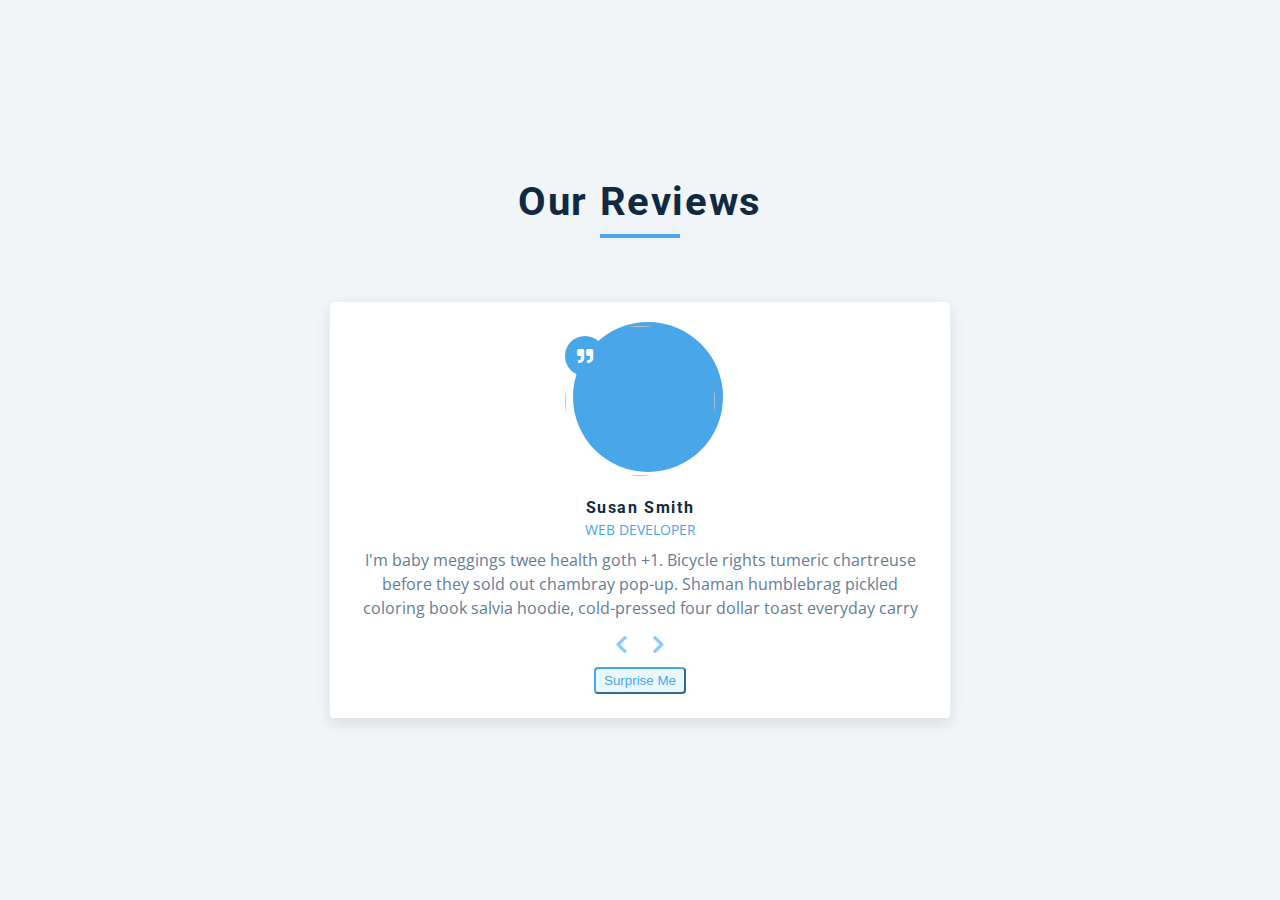
==== index.html @ 8060013b "upload w03.pdf" ====
<!DOCTYPE html>
<html lang="en">
  <head>
    <meta charset="UTF-8" />
    <meta name="viewport" content="width=device-width, initial-scale=1.0" />
    <title>Starter</title>
    <!-- font-awesome -->
    <link
      rel="stylesheet"
      href="https://cdnjs.cloudflare.com/ajax/libs/font-awesome/5.14.0/css/all.min.css"
    />

    <!-- styles -->
    <link rel="stylesheet" href="styles.css" />
  </head>
  <body>
    <main>
      <section class="container">
        <!-- title -->
        <div class="title">
          <h2>Our Reviews</h2>
          <div class="underline"></div>
        </div>

        <!-- review -->
        <article class="review">
          <div class="img-container">
            <img src="person-1.jpeg" id="person-img" alt="" />
          </div>
          <h4 id="author">sara jones</h4>
          <p id="job">ux designer</p>
          <p id="info">
            Lorem ipsum dolor sit amet consectetur adipisicing elit. Obcaecati,
            possimus excepturi. Illo voluptate amet distinctio cum, tempore iure
            magni nam aliquam.
          </p>
          <!-- prev next button -->
          <div class="button-container">
            <button class="prev-btn">
              <i class="fas fa-chevron-left"></i>
            </button>
            <button class="next-btn">
              <i class="fas fa-chevron-right"></i>
            </button>
          </div>
          <!-- random button -->
          <button class="random-btn">Surprise me</button>
        </article>
      </section>
    </main>
    <!-- javascript -->
    <script src="./app_90.js"></script>
  </body>
</html>
---- styles.css ----
/*
=============== 
Fonts
===============
*/
@import url("https://fonts.googleapis.com/css?family=Open+Sans|Roboto:400,700&display=swap");

/*
=============== 
Variables
===============
*/

:root {
  /* dark shades of primary color*/
  --clr-primary-1: hsl(205, 86%, 17%);
  --clr-primary-2: hsl(205, 77%, 27%);
  --clr-primary-3: hsl(205, 72%, 37%);
  --clr-primary-4: hsl(205, 63%, 48%);
  /* primary/main color */
  --clr-primary-5: hsl(205, 78%, 60%);
  /* lighter shades of primary color */
  --clr-primary-6: hsl(205, 89%, 70%);
  --clr-primary-7: hsl(205, 90%, 76%);
  --clr-primary-8: hsl(205, 86%, 81%);
  --clr-primary-9: hsl(205, 90%, 88%);
  --clr-primary-10: hsl(205, 100%, 96%);
  /* darkest grey - used for headings */
  --clr-grey-1: hsl(209, 61%, 16%);
  --clr-grey-2: hsl(211, 39%, 23%);
  --clr-grey-3: hsl(209, 34%, 30%);
  --clr-grey-4: hsl(209, 28%, 39%);
  /* grey used for paragraphs */
  --clr-grey-5: hsl(210, 22%, 49%);
  --clr-grey-6: hsl(209, 23%, 60%);
  --clr-grey-7: hsl(211, 27%, 70%);
  --clr-grey-8: hsl(210, 31%, 80%);
  --clr-grey-9: hsl(212, 33%, 89%);
  --clr-grey-10: hsl(210, 36%, 96%);
  --clr-white: #fff;
  --clr-red-dark: hsl(360, 67%, 44%);
  --clr-red-light: hsl(360, 71%, 66%);
  --clr-green-dark: hsl(125, 67%, 44%);
  --clr-green-light: hsl(125, 71%, 66%);
  --clr-black: #222;
  --ff-primary: "Roboto", sans-serif;
  --ff-secondary: "Open Sans", sans-serif;
  --transition: all 0.3s linear;
  --spacing: 0.1rem;
  --radius: 0.25rem;
  --light-shadow: 0 5px 15px rgba(0, 0, 0, 0.1);
  --dark-shadow: 0 5px 15px rgba(0, 0, 0, 0.2);
  --max-width: 1170px;
  --fixed-width: 620px;
}
/*
=============== 
Global Styles
===============
*/

*,
::after,
::before {
  margin: 0;
  padding: 0;
  box-sizing: border-box;
}
body {
  font-family: var(--ff-secondary);
  background: var(--clr-grey-10);
  color: var(--clr-grey-1);
  line-height: 1.5;
  font-size: 0.875rem;
}
ul {
  list-style-type: none;
}
a {
  text-decoration: none;
}
h1,
h2,
h3,
h4 {
  letter-spacing: var(--spacing);
  text-transform: capitalize;
  line-height: 1.25;
  margin-bottom: 0.75rem;
  font-family: var(--ff-primary);
}
h1 {
  font-size: 3rem;
}
h2 {
  font-size: 2rem;
}
h3 {
  font-size: 1.25rem;
}
h4 {
  font-size: 0.875rem;
}
p {
  margin-bottom: 1.25rem;
  color: var(--clr-grey-5);
}
@media screen and (min-width: 800px) {
  h1 {
    font-size: 4rem;
  }
  h2 {
    font-size: 2.5rem;
  }
  h3 {
    font-size: 1.75rem;
  }
  h4 {
    font-size: 1rem;
  }
  body {
    font-size: 1rem;
  }
  h1,
  h2,
  h3,
  h4 {
    line-height: 1;
  }
}
/*  global classes */

/* section */
.section {
  padding: 5rem 0;
}

.section-center {
  width: 90vw;
  margin: 0 auto;
  max-width: 1170px;
}
@media screen and (min-width: 992px) {
  .section-center {
    width: 95vw;
  }
}
main {
  min-height: 100vh;
  display: grid;
  place-items: center;
}

/*
=============== 
Reviews
===============
*/
main {
  min-height: 100vh;
  display: grid;
  place-items: center;
}
.title {
  text-align: center;
  margin-bottom: 4rem;
}
.underline {
  height: 0.25rem;
  width: 5rem;
  background: var(--clr-primary-5);
  margin-left: auto;
  margin-right: auto;
}
.container {
  width: 80vw;
  max-width: var(--fixed-width);
}
.review {
  background: var(--clr-white);
  padding: 1.5rem 2rem;
  border-radius: var(--radius);
  box-shadow: var(--light-shadow);
  transition: var(--transition);
  text-align: center;
}
.review:hover {
  box-shadow: var(--dark-shadow);
}
.img-container {
  position: relative;
  width: 150px;
  height: 150px;
  border-radius: 50%;
  margin: 0 auto;
  margin-bottom: 1.5rem;
}
#person-img {
  width: 100%;
  display: block;
  height: 100%;
  object-fit: cover;
  border-radius: 50%;
  position: relative;
}
.img-container::after {
  font-family: "Font Awesome 5 Free";
  font-weight: 900;
  content: "\f10e";
  position: absolute;
  top: 0;
  left: 0;
  width: 2.5rem;
  height: 2.5rem;
  display: grid;
  place-items: center;
  border-radius: 50%;
  transform: translateY(25%);
  background: var(--clr-primary-5);
  color: var(--clr-white);
}
.img-container::before {
  content: "";
  width: 100%;
  height: 100%;
  background: var(--clr-primary-5);
  position: absolute;
  top: -0.25rem;
  right: -0.5rem;
  border-radius: 50%;
}
#author {
  margin-bottom: 0.25rem;
}
#job {
  margin-bottom: 0.5rem;
  text-transform: uppercase;
  color: var(--clr-primary-5);
  font-size: 0.85rem;
}
#info {
  margin-bottom: 0.75rem;
}
.prev-btn,
.next-btn {
  color: var(--clr-primary-7);
  font-size: 1.25rem;
  background: transparent;
  border-color: transparent;
  margin: 0 0.5rem;
  transition: var(--transition);
  cursor: pointer;
}
.prev-btn:hover,
.next-btn:hover {
  color: var(--clr-primary-5);
}
.random-btn {
  margin-top: 0.5rem;
  background: var(--clr-primary-10);
  color: var(--clr-primary-5);
  padding: 0.25rem 0.5rem;
  text-transform: capitalize;
  border-radius: var(--radius);
  transition: var(--transition);
  border-color: var(--clr-primary-5);
  cursor: pointer;
}
.random-btn:hover {
  background: var(--clr-primary-5);
  color: var(--clr-primary-1);
}
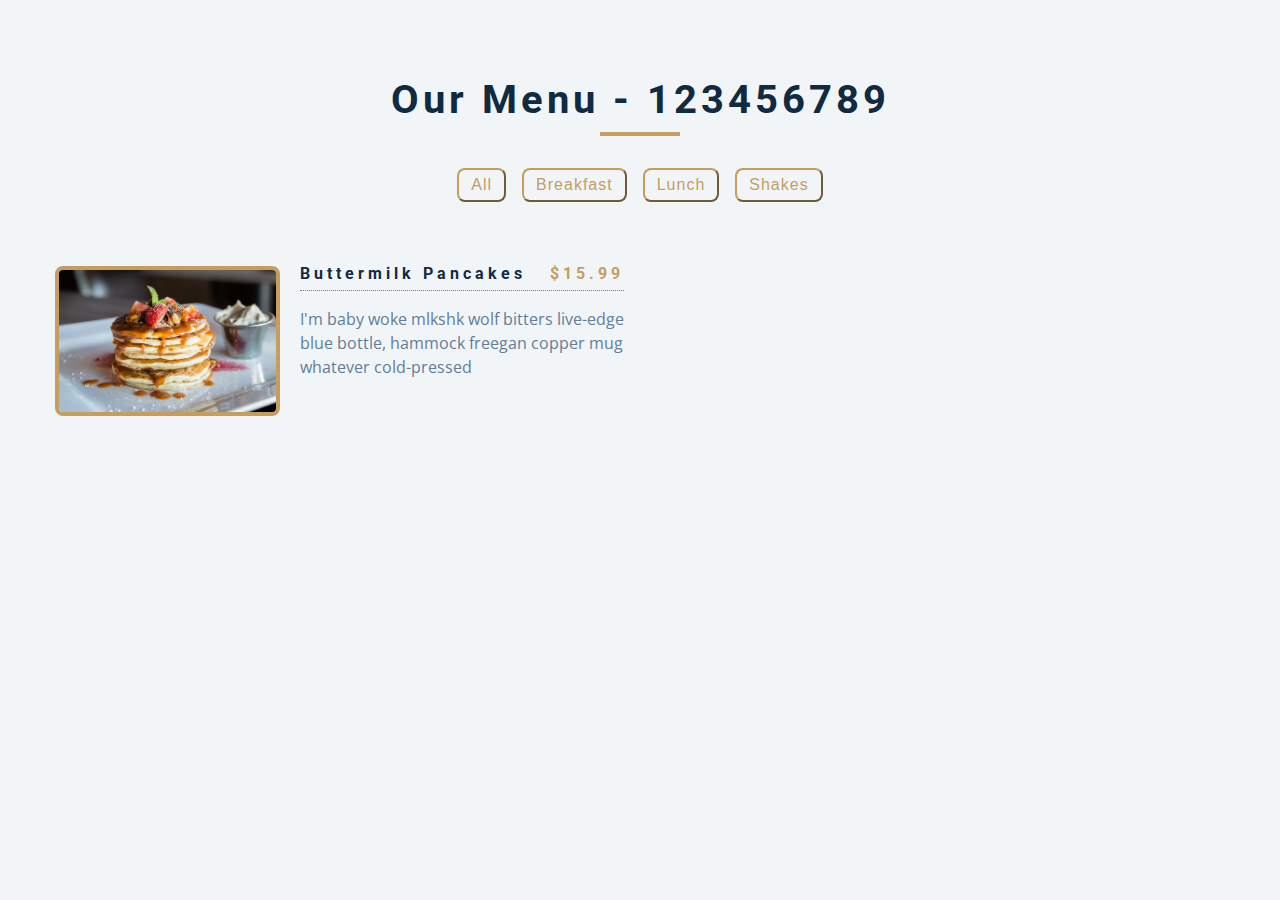
==== commit 86a4d3a0: "W04-P1: add 3 images of my meals to menu array" ====
--- a/index.html
+++ b/index.html
@@ -9,46 +9,49 @@
       rel="stylesheet"
       href="https://cdnjs.cloudflare.com/ajax/libs/font-awesome/5.14.0/css/all.min.css"
     />
-
     <!-- styles -->
-    <link rel="stylesheet" href="styles.css" />
+    <link rel="stylesheet" href="styles_xx.css" />
   </head>
   <body>
-    <main>
-      <section class="container">
-        <!-- title -->
-        <div class="title">
-          <h2>Our Reviews</h2>
-          <div class="underline"></div>
-        </div>
+    <section class="menu">
+      <!-- title -->
+      <div class="title">
+        <h2>our menu - 123456789</h2>
+        <div class="underline"></div>
+      </div>
 
-        <!-- review -->
-        <article class="review">
-          <div class="img-container">
-            <img src="person-1.jpeg" id="person-img" alt="" />
+      <!-- filter buttons -->
+      <div class="btn-container">
+        <button type="button" class="filter-btn" data-id="all">all</button>
+        <button type="button" class="filter-btn" data-id="breakfast">
+          breakfast
+        </button>
+        <button type="button" class="filter-btn" data-id="lunch">lunch</button>
+        <button type="button" class="filter-btn" data-id="shakes">
+          shakes
+        </button>
+      </div>
+
+      <!-- menu items -->
+      <div class="section-center">
+        <!-- single item -->
+        
+        <article class="menu-item">
+          <img src="./images/item-1.jpeg" alt="menu item" class="photo" />
+          <div class="item-info">
+            <header>
+              <h4>buttermilk pancakes</h4>
+              <h4 class="price">$15.99</h4>
+            </header>
+            <p class="item-text">
+              I'm baby woke mlkshk wolf bitters live-edge blue bottle, hammock
+              freegan copper mug whatever cold-pressed
+            </p>
           </div>
-          <h4 id="author">sara jones</h4>
-          <p id="job">ux designer</p>
-          <p id="info">
-            Lorem ipsum dolor sit amet consectetur adipisicing elit. Obcaecati,
-            possimus excepturi. Illo voluptate amet distinctio cum, tempore iure
-            magni nam aliquam.
-          </p>
-          <!-- prev next button -->
-          <div class="button-container">
-            <button class="prev-btn">
-              <i class="fas fa-chevron-left"></i>
-            </button>
-            <button class="next-btn">
-              <i class="fas fa-chevron-right"></i>
-            </button>
-          </div>
-          <!-- random button -->
-          <button class="random-btn">Surprise me</button>
         </article>
-      </section>
-    </main>
+      </div>
+    </section>
     <!-- javascript -->
-    <script src="./app_90.js"></script>
+    <script src="app_xx.js"></script>
   </body>
 </html>
--- a/styles_xx.css
+++ b/styles_xx.css
@@ -0,0 +1,264 @@
+/*
+=============== 
+Fonts
+===============
+*/
+@import url("https://fonts.googleapis.com/css?family=Open+Sans|Roboto:400,700&display=swap");
+
+/*
+=============== 
+Variables
+===============
+*/
+
+:root {
+  /* dark shades of primary color*/
+  --clr-primary-1: hsl(205, 86%, 17%);
+  --clr-primary-2: hsl(205, 77%, 27%);
+  --clr-primary-3: hsl(205, 72%, 37%);
+  --clr-primary-4: hsl(205, 63%, 48%);
+  /* primary/main color */
+  --clr-primary-5: #49a6e9;
+  /* lighter shades of primary color */
+  --clr-primary-6: hsl(205, 89%, 70%);
+  --clr-primary-7: hsl(205, 90%, 76%);
+  --clr-primary-8: hsl(205, 86%, 81%);
+  --clr-primary-9: hsl(205, 90%, 88%);
+  --clr-primary-10: hsl(205, 100%, 96%);
+  /* darkest grey - used for headings */
+  --clr-grey-1: hsl(209, 61%, 16%);
+  --clr-grey-2: hsl(211, 39%, 23%);
+  --clr-grey-3: hsl(209, 34%, 30%);
+  --clr-grey-4: hsl(209, 28%, 39%);
+  /* grey used for paragraphs */
+  --clr-grey-5: hsl(210, 22%, 49%);
+  --clr-grey-6: hsl(209, 23%, 60%);
+  --clr-grey-7: hsl(211, 27%, 70%);
+  --clr-grey-8: hsl(210, 31%, 80%);
+  --clr-grey-9: hsl(212, 33%, 89%);
+  --clr-grey-10: hsl(210, 36%, 96%);
+  --clr-white: #fff;
+  --clr-red-dark: hsl(360, 67%, 44%);
+  --clr-red-light: hsl(360, 71%, 66%);
+  --clr-green-dark: hsl(125, 67%, 44%);
+  --clr-green-light: hsl(125, 71%, 66%);
+  --clr-gold: #c59d5f;
+  --clr-black: #222;
+  --ff-primary: "Roboto", sans-serif;
+  --ff-secondary: "Open Sans", sans-serif;
+  --transition: all 0.3s linear;
+  --spacing: 0.25rem;
+  --radius: 0.5rem;
+  --light-shadow: 0 5px 15px rgba(0, 0, 0, 0.1);
+  --dark-shadow: 0 5px 15px rgba(0, 0, 0, 0.2);
+  --max-width: 1170px;
+  --fixed-width: 620px;
+}
+/*
+=============== 
+Global Styles
+===============
+*/
+
+*,
+::after,
+::before {
+  margin: 0;
+  padding: 0;
+  box-sizing: border-box;
+}
+body {
+  font-family: var(--ff-secondary);
+  background: var(--clr-grey-10);
+  color: var(--clr-grey-1);
+  line-height: 1.5;
+  font-size: 0.875rem;
+}
+ul {
+  list-style-type: none;
+}
+a {
+  text-decoration: none;
+}
+img:not(.logo) {
+  width: 100%;
+}
+img {
+  display: block;
+}
+
+h1,
+h2,
+h3,
+h4 {
+  letter-spacing: var(--spacing);
+  text-transform: capitalize;
+  line-height: 1.25;
+  margin-bottom: 0.75rem;
+  font-family: var(--ff-primary);
+}
+h1 {
+  font-size: 3rem;
+}
+h2 {
+  font-size: 2rem;
+}
+h3 {
+  font-size: 1.25rem;
+}
+h4 {
+  font-size: 0.875rem;
+}
+p {
+  margin-bottom: 1.25rem;
+  color: var(--clr-grey-5);
+}
+@media screen and (min-width: 800px) {
+  h1 {
+    font-size: 4rem;
+  }
+  h2 {
+    font-size: 2.5rem;
+  }
+  h3 {
+    font-size: 1.75rem;
+  }
+  h4 {
+    font-size: 1rem;
+  }
+  body {
+    font-size: 1rem;
+  }
+  h1,
+  h2,
+  h3,
+  h4 {
+    line-height: 1;
+  }
+}
+/*  global classes */
+
+.btn {
+  text-transform: uppercase;
+  background: transparent;
+  color: var(--clr-black);
+  padding: 0.375rem 0.75rem;
+  letter-spacing: var(--spacing);
+  display: inline-block;
+  transition: var(--transition);
+  font-size: 0.875rem;
+  border: 2px solid var(--clr-black);
+  cursor: pointer;
+  box-shadow: 0 1px 3px rgba(0, 0, 0, 0.2);
+  border-radius: var(--radius);
+}
+.btn:hover {
+  color: var(--clr-white);
+  background: var(--clr-black);
+}
+/* section */
+.section {
+  padding: 5rem 0;
+}
+
+main {
+  min-height: 100vh;
+  display: grid;
+  place-items: center;
+}
+/*
+=============== 
+Menu
+===============
+*/
+
+.menu {
+  padding: 5rem 0;
+}
+.title {
+  text-align: center;
+  margin-bottom: 2rem;
+}
+.underline {
+  width: 5rem;
+  height: 0.25rem;
+  background: var(--clr-gold);
+  margin-left: auto;
+  margin-right: auto;
+}
+.btn-container {
+  margin-bottom: 4rem;
+  display: flex;
+  justify-content: center;
+}
+.filter-btn {
+  background: transparent;
+  border-color: var(--clr-gold);
+  font-size: 1rem;
+  text-transform: capitalize;
+  margin: 0 0.5rem;
+  letter-spacing: 1px;
+  border-radius: var(--radius);
+  padding: 0.375rem 0.75rem;
+  color: var(--clr-gold);
+  cursor: pointer;
+  transition: var(--transition);
+}
+.filter-btn:hover {
+  background: var(--clr-gold);
+  color: var(--clr-white);
+}
+.section-center {
+  width: 90vw;
+  margin: 0 auto;
+  max-width: 1170px;
+  display: grid;
+  gap: 3rem 2rem;
+  justify-items: center;
+}
+.menu-item {
+  display: grid;
+  gap: 1rem 2rem;
+  max-width: 25rem;
+}
+.photo {
+  object-fit: cover;
+  height: 200px;
+  border: 0.25rem solid var(--clr-gold);
+  border-radius: var(--radius);
+}
+.item-info header {
+  display: flex;
+  justify-content: space-between;
+  border-bottom: 0.5px dotted var(--clr-grey-5);
+}
+.item-info h4 {
+  margin-bottom: 0.5rem;
+}
+.price {
+  color: var(--clr-gold);
+}
+.item-text {
+  margin-bottom: 0;
+  padding-top: 1rem;
+}
+
+@media screen and (min-width: 768px) {
+  .menu-item {
+    grid-template-columns: 225px 1fr;
+    gap: 0 1.25rem;
+    max-width: 40rem;
+  }
+  .photo {
+    height: 175px;
+  }
+}
+@media screen and (min-width: 1200px) {
+  .section-center {
+    width: 95vw;
+    grid-template-columns: 1fr 1fr;
+  }
+  .photo {
+    height: 150px;
+  }
+}
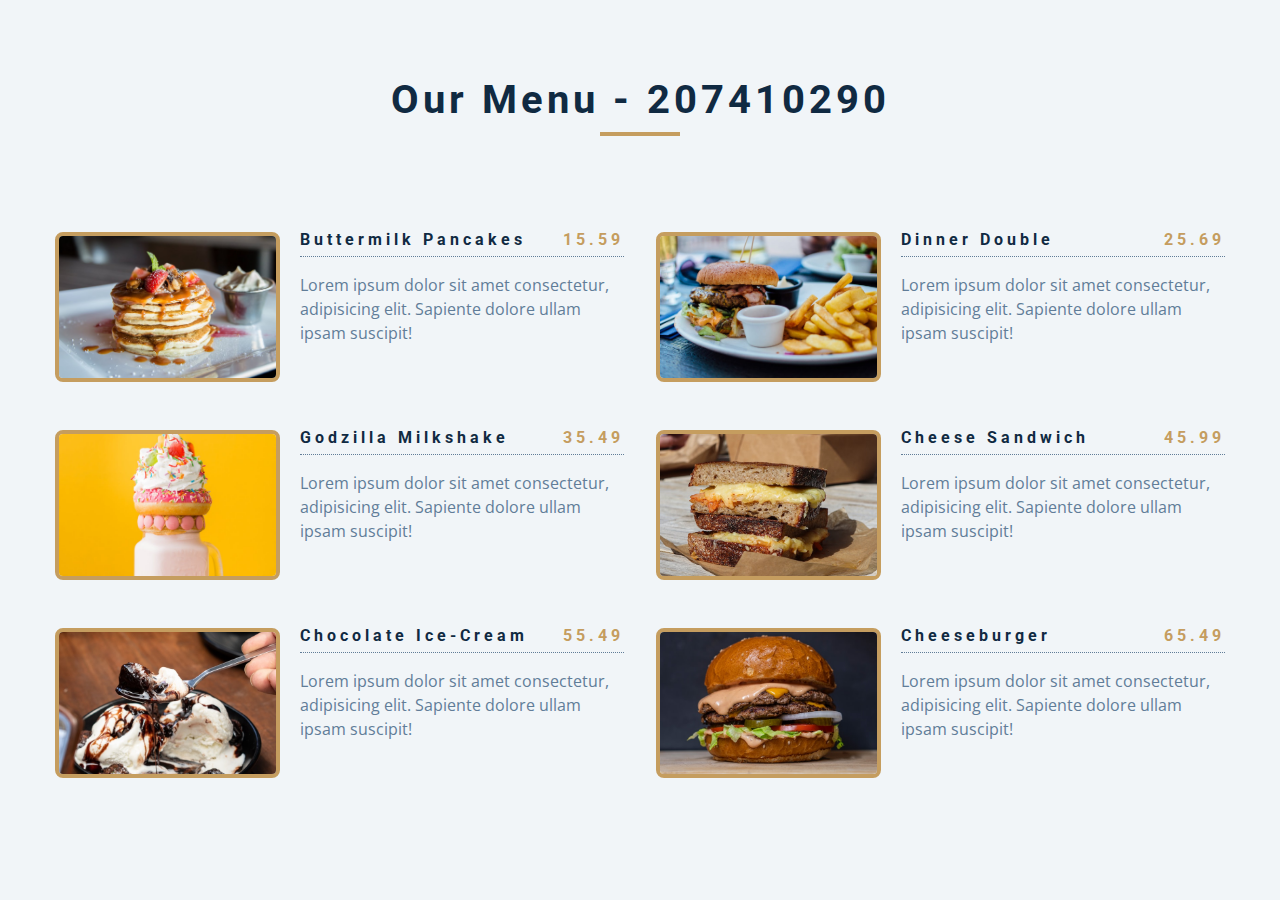
==== commit 80bf8ad5: "W04-P2: show all data in array menu into html (section-center)" ====
--- a/index.html
+++ b/index.html
@@ -16,13 +16,13 @@
     <section class="menu">
       <!-- title -->
       <div class="title">
-        <h2>our menu - 123456789</h2>
+        <h2>our menu - 207410290</h2>
         <div class="underline"></div>
       </div>
 
       <!-- filter buttons -->
       <div class="btn-container">
-        <button type="button" class="filter-btn" data-id="all">all</button>
+        <!-- <button type="button" class="filter-btn" data-id="all">all</button>
         <button type="button" class="filter-btn" data-id="breakfast">
           breakfast
         </button>
@@ -30,13 +30,14 @@
         <button type="button" class="filter-btn" data-id="shakes">
           shakes
         </button>
+        <button type="button" class="filter-btn" data-id="dinner">dinner</button> -->
       </div>
 
       <!-- menu items -->
       <div class="section-center">
-        <!-- single item -->
+        single item
         
-        <article class="menu-item">
+       <!-- <article class="menu-item">
           <img src="./images/item-1.jpeg" alt="menu item" class="photo" />
           <div class="item-info">
             <header>
@@ -48,7 +49,7 @@
               freegan copper mug whatever cold-pressed
             </p>
           </div>
-        </article>
+        </article> -->
       </div>
     </section>
     <!-- javascript -->
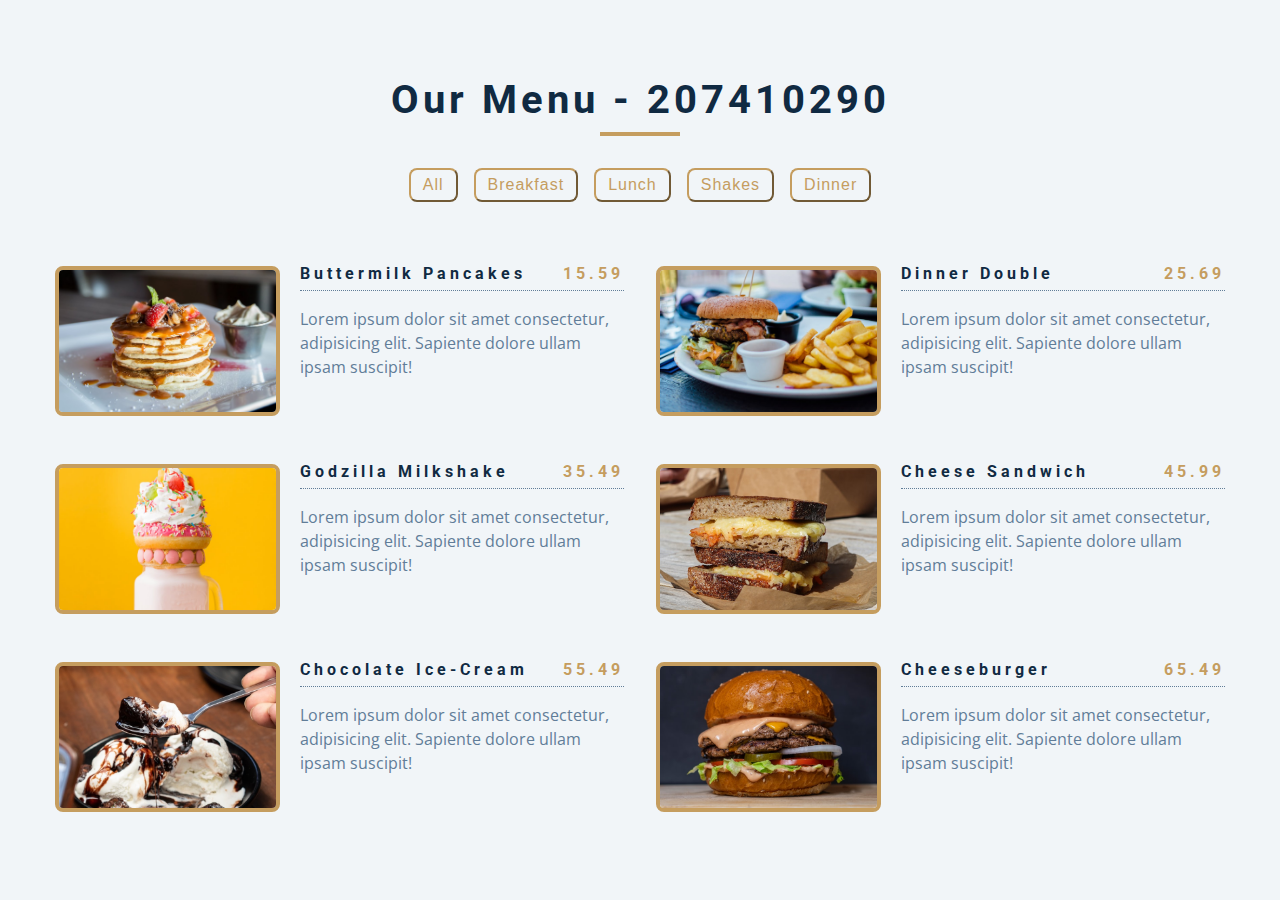
==== commit a0adea68: "W04-P3: show all filter buttons into html (section-center)including (all, breakfast, lunch, dinner, " ====
--- a/index.html
+++ b/index.html
@@ -22,7 +22,7 @@
 
       <!-- filter buttons -->
       <div class="btn-container">
-        <!-- <button type="button" class="filter-btn" data-id="all">all</button>
+        <button type="button" class="filter-btn" data-id="all">all</button>
         <button type="button" class="filter-btn" data-id="breakfast">
           breakfast
         </button>
@@ -30,7 +30,7 @@
         <button type="button" class="filter-btn" data-id="shakes">
           shakes
         </button>
-        <button type="button" class="filter-btn" data-id="dinner">dinner</button> -->
+        <button type="button" class="filter-btn" data-id="dinner">dinner</button>
       </div>
 
       <!-- menu items -->
